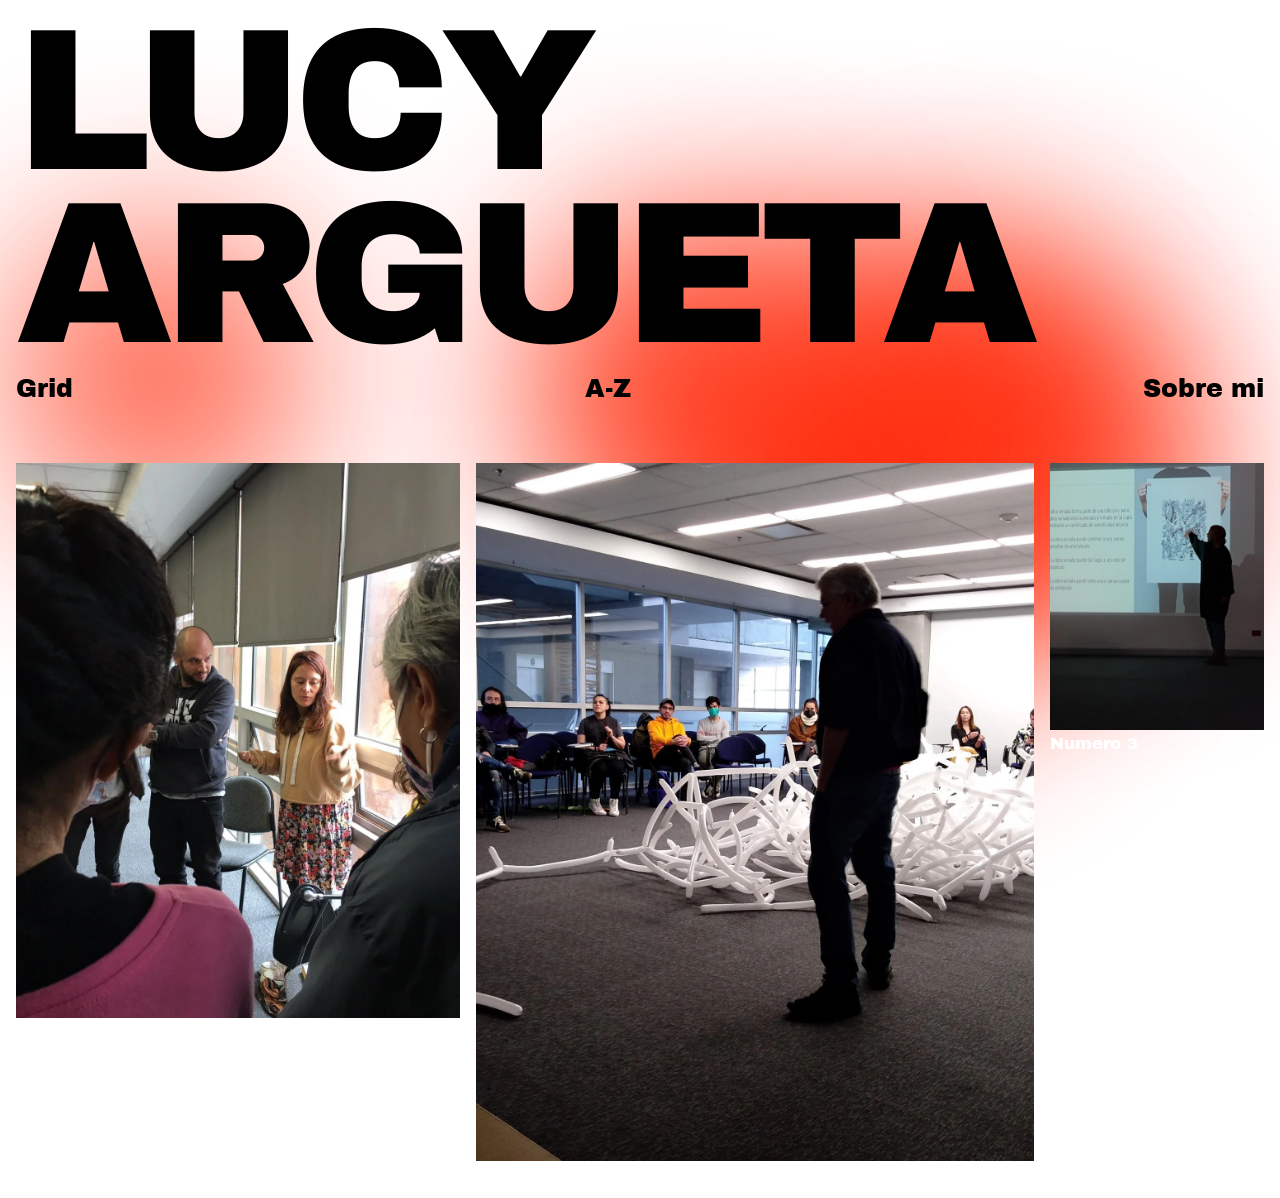
==== index.html @ 8c82fbe4 "Cambio en estilo del menu" ====
<!DOCTYPE html>
<html>
    <head>
        <meta charset="utf-8">
        <meta name="viewport" content="width=device-width", initial-scale="1">
        
        <title>Lucy Argueta</title>

        <link rel="stylesheet" href="style.css">
    </head>

    <body>
        <div class="background-blobs">
            <div class="blob"></div>
            <div class="blob"></div>
            <div class="blob"></div>
            <div class="blob"></div>
            <div class="blob"></div>
        </div>
        <header>
            <h1>LUCY ARGUETA</h1>
            
        </header>

        <section class="menu">
            <nav>
                <a href="#"> Grid </a>
                <a href="#"> A-Z </a>
                <a href="#"> Sobre mi </a>
            </nav>
        </section>



        <section class="fotos">
            <div>
                <figure>
                    <img src="artbo1.webp" alt="Proyecto 1">
                    
                    <figcaption>Numero 1</figcaption>
                </figure>
            </div>

            <div>
                <figure>
                    <img src="artbo2.webp" alt="Proyecto 1">
                    
                    <figcaption>Numero 2</figcaption>
                </figure>
            </div>

            <div>
                <figure>
                    <img src="artbo3.webp" alt="Proyecto 1">
                    
                    <figcaption>Numero 3</figcaption>
                </figure>
            </div>

            <div>
                <figure>
                    <img src="artbo4.webp" alt="Proyecto 1">
                    
                    <figcaption>Numero 4</figcaption>
                </figure>
            </div>

            <div>
                <figure>
                    <img src="artbo5.webp" alt="Proyecto 1">
                    
                    <figcaption>Numero 5</figcaption>
                </figure>
            </div>

            <div>
                <figure>
                    <img src="artbo6.webp" alt="Proyecto 1">
                    
                    <figcaption>Numero 6</figcaption>
                </figure>
            </div>


        </section>

        <script src="slides.js"></script>
    </body>
</html>
---- style.css ----
* {
    box-sizing: border-box;
    margin: 0;
}

/*Esta tipografia toca cambiarla y cargarla al proyecto */
@font-face {
    font-family: 'Archivo';
    src: url(ArchivoBlack-Regular.ttf);
    size-adjust: 105%;
}

html {
    font-size: 16px;
    font-family: 'Archivo', Arial, Helvetica, sans-serif;
    line-height: 0.9;
}

body {
    background-color: #ffffff;
}


header {
    padding: 1rem 1rem 0 1rem;
    display: flex;
    justify-content: center;
}

h1 {
    color: #000000;
    font-size: 12rem;
    font-weight: 500;
    font-variation-settings: 'wght' 400;
    letter-spacing: -0.05em;
}

.menu nav{
    display: flex;
    justify-content: space-between;
}
.menu nav a{
    color: #000000;
    font-size: 1.5rem;
    text-decoration: none;
}

.menu {
    padding: 1rem 1rem 3rem 1rem;
}   

a nav {
    color: currentColor;
    text-underline-offset: 2px;
}

.fotos {
    display: grid;
    grid-template-columns: 4fr 5fr 2fr 0fr 0fr 0fr;
    gap: 0;

    width: 100%;

    cursor: e-resize;

    padding: 1rem 0.5rem;

    transition: grid-template-columns 0.7s;
}

.fotos div {
    overflow: hidden;

    opacity: 1;
    transition: opacity 0.7s;
}

.fotos div.hide {
    opacity: 0;
}

img {
    max-width: 100%;
    aspect-ratio: 4/5;
    object-fit: cover;
}

figure {
    width: 100%;
    padding: 0 0.5rem;
}

figcaption {
    max-width: 10rem;
    margin: 0.25rem 0 0 0;
    color: white;
}

.background-blobs {
    position: fixed;
    top: 0;
    left: 0;
    width: 100%;
    height: 100%;
    z-index: -1;
    overflow: hidden;
    pointer-events: none;
}

.blob {
    position: absolute;
    background: #FF2200;
    border-radius: 100%; 
    filter: blur(100px);
    opacity: 0.9;
    transition: transform 3s ease-in-out, z-index 0.5s ease;
    
}
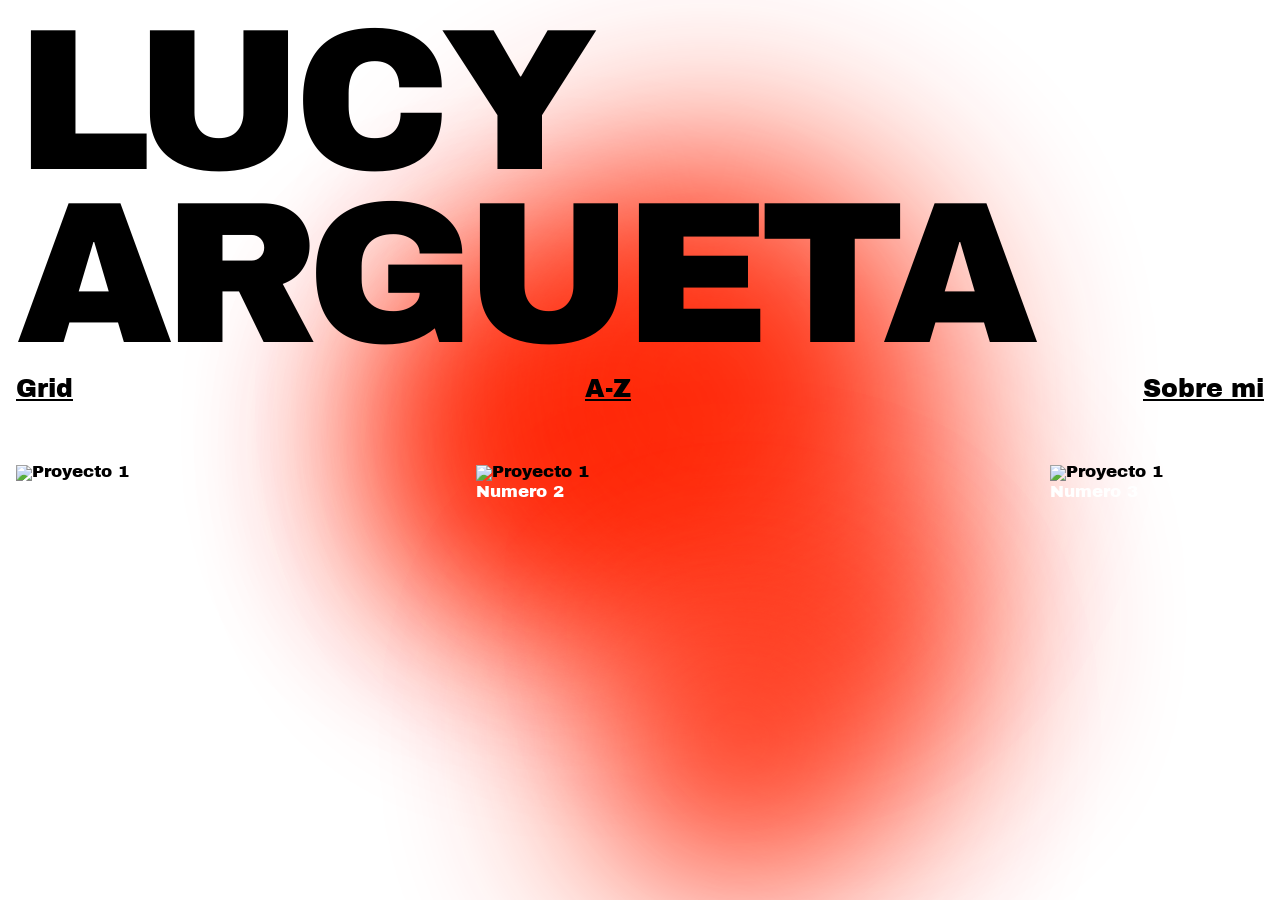
==== commit 7d513843: "Cambio en estilo del menu nuevo" ====
--- a/index.html
+++ b/index.html
@@ -35,7 +35,7 @@
         <section class="fotos">
             <div>
                 <figure>
-                    <img src="artbo1.webp" alt="Proyecto 1">
+                    <img src="assets/lucyArgueta1.jpg" alt="Proyecto 1">
                     
                     <figcaption>Numero 1</figcaption>
                 </figure>
@@ -43,7 +43,7 @@
 
             <div>
                 <figure>
-                    <img src="artbo2.webp" alt="Proyecto 1">
+                    <img src="assets/lucyArgueta2.jpg" alt="Proyecto 1">
                     
                     <figcaption>Numero 2</figcaption>
                 </figure>
@@ -51,7 +51,7 @@
 
             <div>
                 <figure>
-                    <img src="artbo3.webp" alt="Proyecto 1">
+                    <img src="assets/lucyArgueta3.jpg" alt="Proyecto 1">
                     
                     <figcaption>Numero 3</figcaption>
                 </figure>
@@ -59,7 +59,7 @@
 
             <div>
                 <figure>
-                    <img src="artbo4.webp" alt="Proyecto 1">
+                    <img src="assets/lucyArgueta4.jpg" alt="Proyecto 1">
                     
                     <figcaption>Numero 4</figcaption>
                 </figure>
@@ -67,7 +67,7 @@
 
             <div>
                 <figure>
-                    <img src="artbo5.webp" alt="Proyecto 1">
+                    <img src="assets/lucyArgueta5.jpg" alt="Proyecto 1">
                     
                     <figcaption>Numero 5</figcaption>
                 </figure>
@@ -75,7 +75,7 @@
 
             <div>
                 <figure>
-                    <img src="artbo6.webp" alt="Proyecto 1">
+                    <img src="assets/lucyArgueta6.jpg" alt="Proyecto 1">
                     
                     <figcaption>Numero 6</figcaption>
                 </figure>
--- a/style.css
+++ b/style.css
@@ -43,7 +43,15 @@
     color: #000000;
     font-size: 1.5rem;
     text-decoration: none;
+    border-bottom: solid 2px #000000;
 }
+
+.menu nav a:hover{
+    color: #FF2200;
+    font-size: 1.5rem;
+    border-bottom: solid 2px #FF2200;
+}
+
 
 .menu {
     padding: 1rem 1rem 3rem 1rem;
@@ -65,14 +73,14 @@
 
     padding: 1rem 0.5rem;
 
-    transition: grid-template-columns 0.7s;
+    transition: grid-template-columns 0.9s;
 }
 
 .fotos div {
     overflow: hidden;
 
     opacity: 1;
-    transition: opacity 0.7s;
+    transition: opacity 0.9s;
 }
 
 .fotos div.hide {
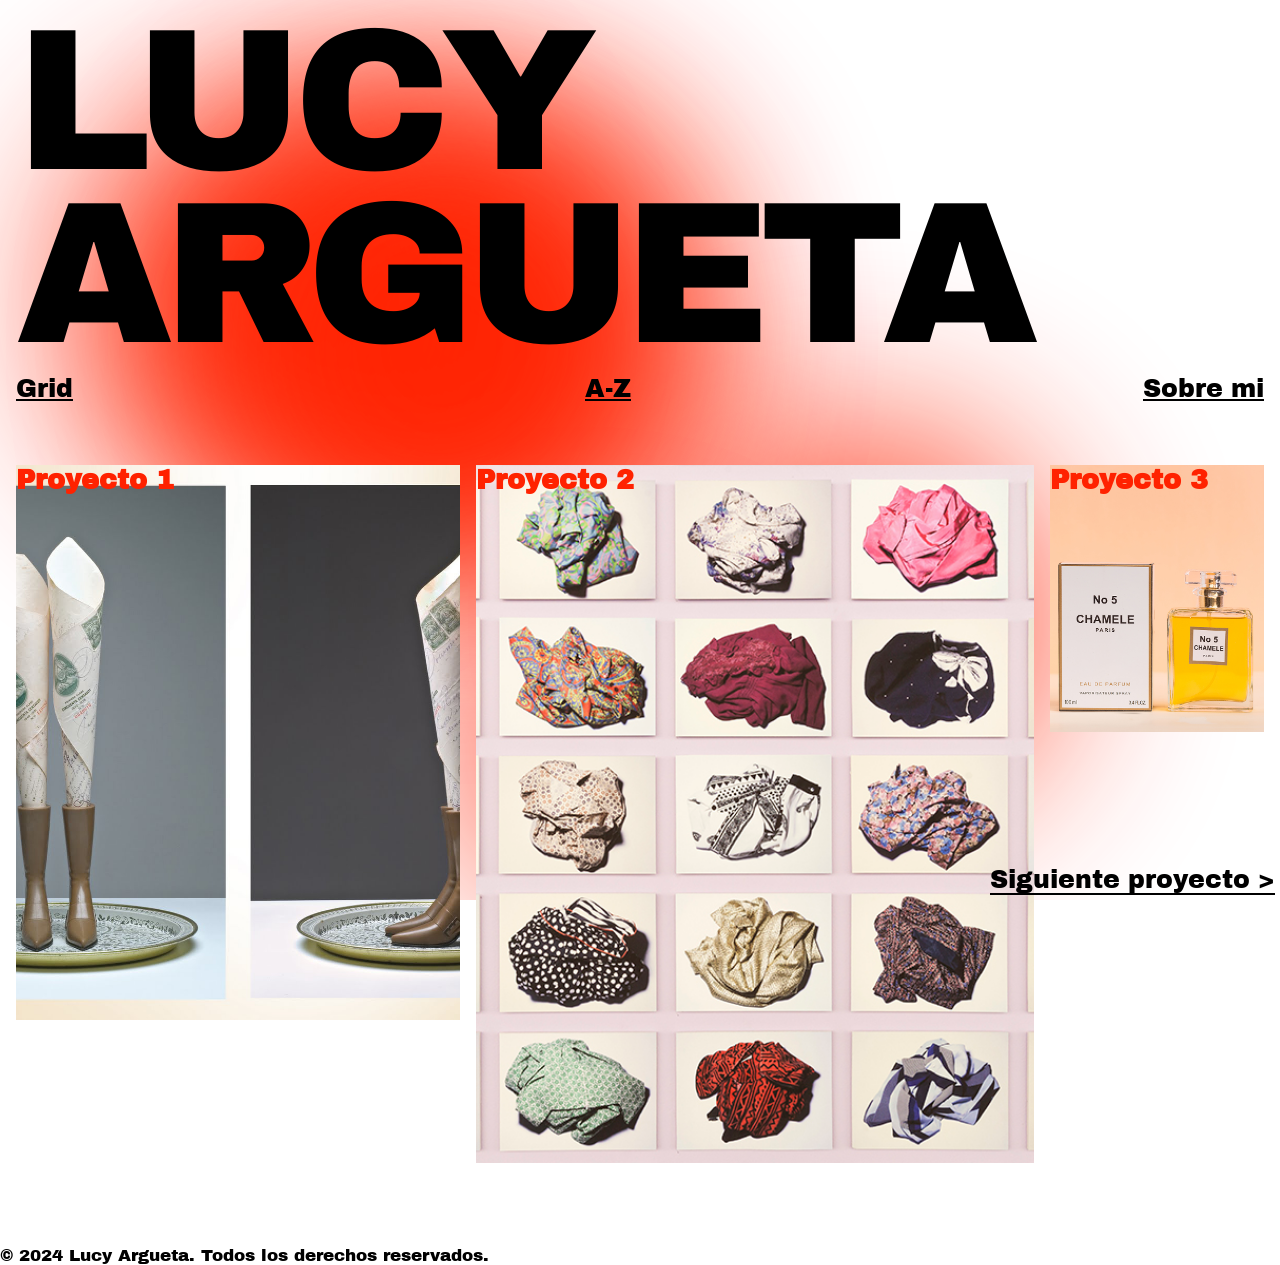
==== commit b2cd836a: "New card for the projects used in the slides" ====
--- a/index.html
+++ b/index.html
@@ -1,89 +1,113 @@
-<!DOCTYPE html>
+<!doctype html>
 <html>
-    <head>
-        <meta charset="utf-8">
-        <meta name="viewport" content="width=device-width", initial-scale="1">
-        
-        <title>Lucy Argueta</title>
+  <head>
+    <meta charset="utf-8" />
+    <meta name="viewport" content="width=device-width" , initial-scale="1" />
 
-        <link rel="stylesheet" href="style.css">
-    </head>
+    <title>Lucy Argueta</title>
 
-    <body>
-        <div class="background-blobs">
-            <div class="blob"></div>
-            <div class="blob"></div>
-            <div class="blob"></div>
-            <div class="blob"></div>
-            <div class="blob"></div>
-        </div>
-        <header>
-            <h1>LUCY ARGUETA</h1>
-            
-        </header>
+    <link rel="stylesheet" href="style.css" />
+  </head>
 
-        <section class="menu">
-            <nav>
-                <a href="#"> Grid </a>
-                <a href="#"> A-Z </a>
-                <a href="#"> Sobre mi </a>
-            </nav>
-        </section>
+  <body>
+    <div class="background-blobs">
+      <div class="blob"></div>
+      <div class="blob"></div>
+      <div class="blob"></div>
+      <div class="blob"></div>
+      <div class="blob"></div>
+    </div>
+    <header>
+      <h1>LUCY ARGUETA</h1>
+    </header>
 
+    <section class="menu">
+      <nav>
+        <a href="#"> Grid </a>
+        <a href="#"> A-Z </a>
+        <a href="#"> Sobre mi </a>
+      </nav>
+      <button id="next-slide">Siguiente proyecto ></button>
+    </section>
 
+    <section class="fotos">
+      <div>
+        <figure class="card-project">
+          <a class="card-link" href="https://www.w3schools.com/cssref/func_invert.php"></a>
+          <div class="card-content">
+            <img src="assets/lucyArgueta1.jpg" alt="Proyecto 1" />
+          </div>
+          <figcaption class="card-caption">
+            <h3 class="card-name">Proyecto 1</h3>
+          </figcaption>
+        </figure>
+      </div>
 
-        <section class="fotos">
-            <div>
-                <figure>
-                    <img src="assets/lucyArgueta1.jpg" alt="Proyecto 1">
-                    
-                    <figcaption>Numero 1</figcaption>
-                </figure>
-            </div>
+      <div>
+        <figure class="card-project">
+          <a class="card-link" href="#"></a>
+          <div class="card-content">
+            <img src="assets/lucyArgueta2.jpg" alt="Proyecto 1" />
+          </div>
+          <figcaption class="card-caption">
+            <h3 class="card-name">Proyecto 2</h3>
+          </figcaption>
+        </figure>
+      </div>
 
-            <div>
-                <figure>
-                    <img src="assets/lucyArgueta2.jpg" alt="Proyecto 1">
-                    
-                    <figcaption>Numero 2</figcaption>
-                </figure>
-            </div>
+      <div>
+        <figure class="card-project">
+          <a class="card-link" href="#"></a>
+          <div class="card-content">
+            <img src="assets/lucyArgueta3.jpg" alt="Proyecto 1" />
+          </div>
+          <figcaption class="card-caption">
+            <h3 class="card-name">Proyecto 3</h3>
+          </figcaption>
+        </figure>
+      </div>
 
-            <div>
-                <figure>
-                    <img src="assets/lucyArgueta3.jpg" alt="Proyecto 1">
-                    
-                    <figcaption>Numero 3</figcaption>
-                </figure>
-            </div>
+      <div>
+        <figure class="card-project">
+          <a class="card-link" href="#"></a>
+          <div class="card-content">
+            <img src="assets/lucyArgueta4.jpg" alt="Proyecto 1" />
+          </div>
+          <figcaption class="card-caption">
+            <h3 class="card-name">Proyecto 4</h3>
+          </figcaption>
+        </figure>
+      </div>
 
-            <div>
-                <figure>
-                    <img src="assets/lucyArgueta4.jpg" alt="Proyecto 1">
-                    
-                    <figcaption>Numero 4</figcaption>
-                </figure>
-            </div>
+      <div>
+        <figure class="card-project">
+          <a class="card-link" href="#"></a>
+          <div class="card-content">
+            <img src="assets/lucyArgueta5.jpg" alt="Proyecto 1" />
+          </div>
+          <figcaption class="card-caption">
+            <h3 class="card-name">Proyecto 5</h3>
+          </figcaption>
+        </figure>
+      </div>
 
-            <div>
-                <figure>
-                    <img src="assets/lucyArgueta5.jpg" alt="Proyecto 1">
-                    
-                    <figcaption>Numero 5</figcaption>
-                </figure>
-            </div>
+      <div>
+        <figure class="card-project">
+          <a class="card-link" href="#"></a>
+          <div class="card-content">
+            <img src="assets/lucyArgueta6.jpg" alt="Proyecto 1" />
+          </div>
+          <figcaption class="card-caption">
+            <h3 class="card-name">Proyecto 6</h3>
+          </figcaption>
+        </figure>
+      </div>
+    </section>
 
-            <div>
-                <figure>
-                    <img src="assets/lucyArgueta6.jpg" alt="Proyecto 1">
-                    
-                    <figcaption>Numero 6</figcaption>
-                </figure>
-            </div>
+    <footer>
+      <p>© 2024 Lucy Argueta. Todos los derechos reservados.</p>
+    </footer>
 
-
-        </section>
-
-        <script src="slides.js"></script>
-    </body>
-</html>+    <script src="slides.js"></script>
+  </body>
+</html>
--- a/style.css
+++ b/style.css
@@ -1,126 +1,203 @@
 * {
-    box-sizing: border-box;
-    margin: 0;
+  box-sizing: border-box;
+  margin: 0;
 }
 
 /*Esta tipografia toca cambiarla y cargarla al proyecto */
 @font-face {
-    font-family: 'Archivo';
-    src: url(ArchivoBlack-Regular.ttf);
-    size-adjust: 105%;
+  font-family: "Archivo";
+  src: url(ArchivoBlack-Regular.ttf);
+  size-adjust: 105%;
 }
 
 html {
-    font-size: 16px;
-    font-family: 'Archivo', Arial, Helvetica, sans-serif;
-    line-height: 0.9;
+  font-size: 16px;
+  font-family: "Archivo", Arial, Helvetica, sans-serif;
+  line-height: 0.9;
 }
 
 body {
-    background-color: #ffffff;
-}
-
+  background-color: #ffffff;
+}
 
 header {
-    padding: 1rem 1rem 0 1rem;
-    display: flex;
-    justify-content: center;
+  padding: 1rem 1rem 0 1rem;
+  display: flex;
+  justify-content: center;
 }
 
 h1 {
-    color: #000000;
-    font-size: 12rem;
-    font-weight: 500;
-    font-variation-settings: 'wght' 400;
-    letter-spacing: -0.05em;
-}
-
-.menu nav{
-    display: flex;
-    justify-content: space-between;
-}
-.menu nav a{
-    color: #000000;
-    font-size: 1.5rem;
-    text-decoration: none;
-    border-bottom: solid 2px #000000;
-}
-
-.menu nav a:hover{
-    color: #FF2200;
-    font-size: 1.5rem;
-    border-bottom: solid 2px #FF2200;
-}
-
+  color: #000000;
+  font-size: 12rem;
+  font-weight: 500;
+  font-variation-settings: "wght" 400;
+  letter-spacing: -0.05em;
+}
+
+.menu nav {
+  display: flex;
+  justify-content: space-between;
+}
+.menu nav a {
+  color: #000000;
+  font-size: 1.5rem;
+  text-decoration: none;
+  border-bottom: solid 2px #000000;
+}
+
+.menu nav a:hover {
+  color: #ff2200;
+  font-size: 1.5rem;
+  border-bottom: solid 2px #ff2200;
+}
+
+#next-slide {
+  background: none;
+  border: none;
+  color: #000000;
+  font-size: 1.5rem;
+  font-family: inherit;
+  cursor: pointer;
+  border-bottom: solid 2px #000000;
+  padding: 0;
+  position: absolute;
+  right: 5px;
+  bottom: 5px;
+  z-index: 10;
+}
+
+#next-slide:hover {
+  color: #ff2200;
+  border-bottom: solid 2px #ff2200;
+}
 
 .menu {
-    padding: 1rem 1rem 3rem 1rem;
-}   
+  padding: 1rem 1rem 3rem 1rem;
+}
 
 a nav {
-    color: currentColor;
-    text-underline-offset: 2px;
+  color: currentColor;
+  text-underline-offset: 2px;
 }
 
 .fotos {
-    display: grid;
-    grid-template-columns: 4fr 5fr 2fr 0fr 0fr 0fr;
-    gap: 0;
-
-    width: 100%;
-
-    cursor: e-resize;
-
-    padding: 1rem 0.5rem;
-
-    transition: grid-template-columns 0.9s;
+  display: grid;
+  grid-template-columns: 4fr 5fr 2fr 0fr 0fr 0fr;
+  gap: 0;
+
+  width: 100%;
+
+  padding: 1rem 0.5rem;
+
+  transition: grid-template-columns 0.9s;
+  aspect-ratio: 8 / 5;
 }
 
 .fotos div {
-    overflow: hidden;
-
-    opacity: 1;
-    transition: opacity 0.9s;
-}
-
-.fotos div.hide {
-    opacity: 0;
-}
+  overflow: hidden;
+
+  opacity: 1;
+  transition: opacity 0.9s;
+}
+
+/*.fotos div.hide {
+  opacity: 0;
+}*/
 
 img {
-    max-width: 100%;
-    aspect-ratio: 4/5;
-    object-fit: cover;
+  max-width: 100%;
+  aspect-ratio: 4/5;
+  object-fit: cover;
 }
 
 figure {
-    width: 100%;
-    padding: 0 0.5rem;
+  width: 100%;
+  padding: 0 0.5rem;
 }
 
 figcaption {
-    max-width: 10rem;
-    margin: 0.25rem 0 0 0;
-    color: white;
+  max-width: 10rem;
+  margin: 0.25rem 0 0 0;
+  color: white;
+}
+
+.card-grid {
+  display: grid;
+  grid-auto-rows: min-content;
+  grid-template-columns: repeat(3, 1fr);
+}
+
+.card-project {
+  min-height: fit-content;
+  display: grid;
+  overflow: hidden;
+  position: relative;
+}
+
+.card-project:hover::before {
+  content: "";
+  position: absolute;
+  top: 0;
+  left: 0;
+  width: 100%;
+  height: 100%;
+  background-color: #ff2200;
+  z-index: 1;
+}
+
+.card-link {
+  position: absolute;
+  top: 0;
+  left: 0;
+  width: 100%;
+  height: 100%;
+  z-index: 3;
+}
+
+.card-content {
+  grid-area: 1 / 1;
+  position: relative;
+  width: 100%;
+  height: 100%;
+  display: block;
+  overflow: hidden;
+}
+
+.card-name {
+    font-size: 1.6rem;
+    color: #ff2200;
+}
+
+.card-project:hover .card-name {
+    color: #ffffff;
+}
+
+.card-caption {
+  padding: var(--gutter-small);
+  grid-area: 1 / 1;
+  display: grid;
+  grid-auto-rows: 1fr min-content;
+  z-index: 2;
 }
 
 .background-blobs {
-    position: fixed;
-    top: 0;
-    left: 0;
-    width: 100%;
-    height: 100%;
-    z-index: -1;
-    overflow: hidden;
-    pointer-events: none;
+  position: fixed;
+  top: 0;
+  left: 0;
+  width: 100%;
+  height: 100%;
+  z-index: -1;
+  overflow: hidden;
+  pointer-events: none;
 }
 
 .blob {
-    position: absolute;
-    background: #FF2200;
-    border-radius: 100%; 
-    filter: blur(100px);
-    opacity: 0.9;
-    transition: transform 3s ease-in-out, z-index 0.5s ease;
-    
-}
+  position: absolute;
+  background: #ff2200;
+  border-radius: 100%;
+  filter: blur(100px);
+  opacity: 0.9;
+  transition:
+    transform 3s ease-in-out,
+    z-index 0.5s ease;
+}
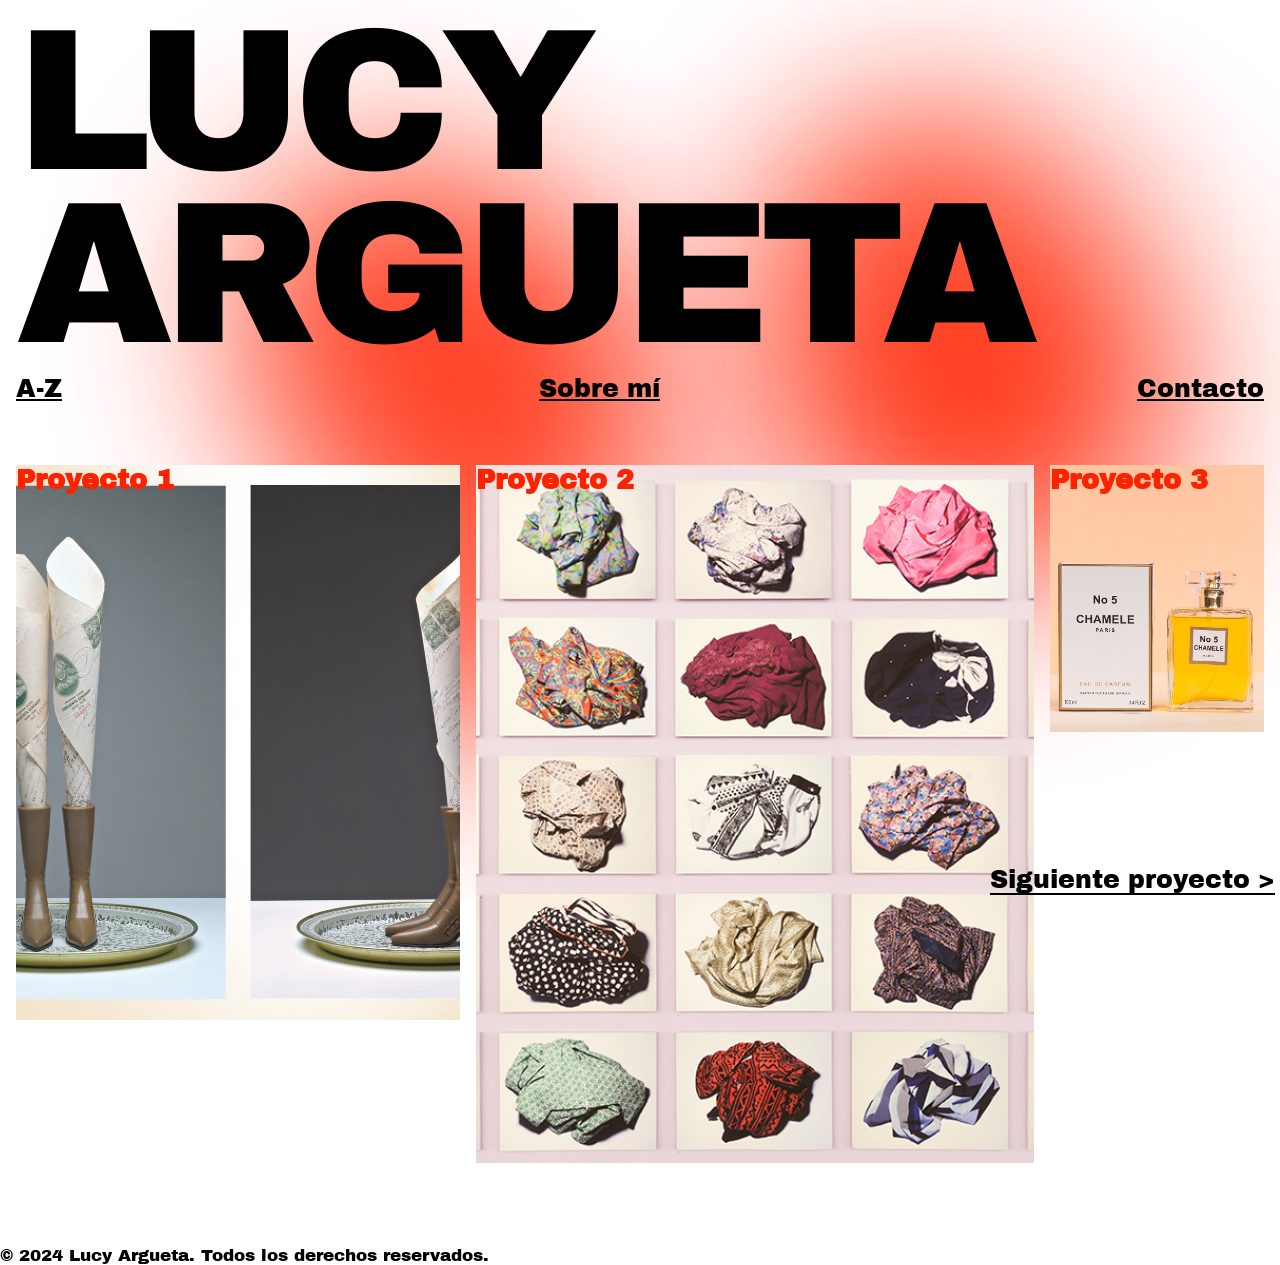
==== commit 444bd715: "Cambios en el menu" ====
--- a/index.html
+++ b/index.html
@@ -23,9 +23,9 @@
 
     <section class="menu">
       <nav>
-        <a href="#"> Grid </a>
         <a href="#"> A-Z </a>
-        <a href="#"> Sobre mi </a>
+        <a href="#"> Sobre mí </a>
+        <a href="#"> Contacto </a>
       </nav>
       <button id="next-slide">Siguiente proyecto ></button>
     </section>
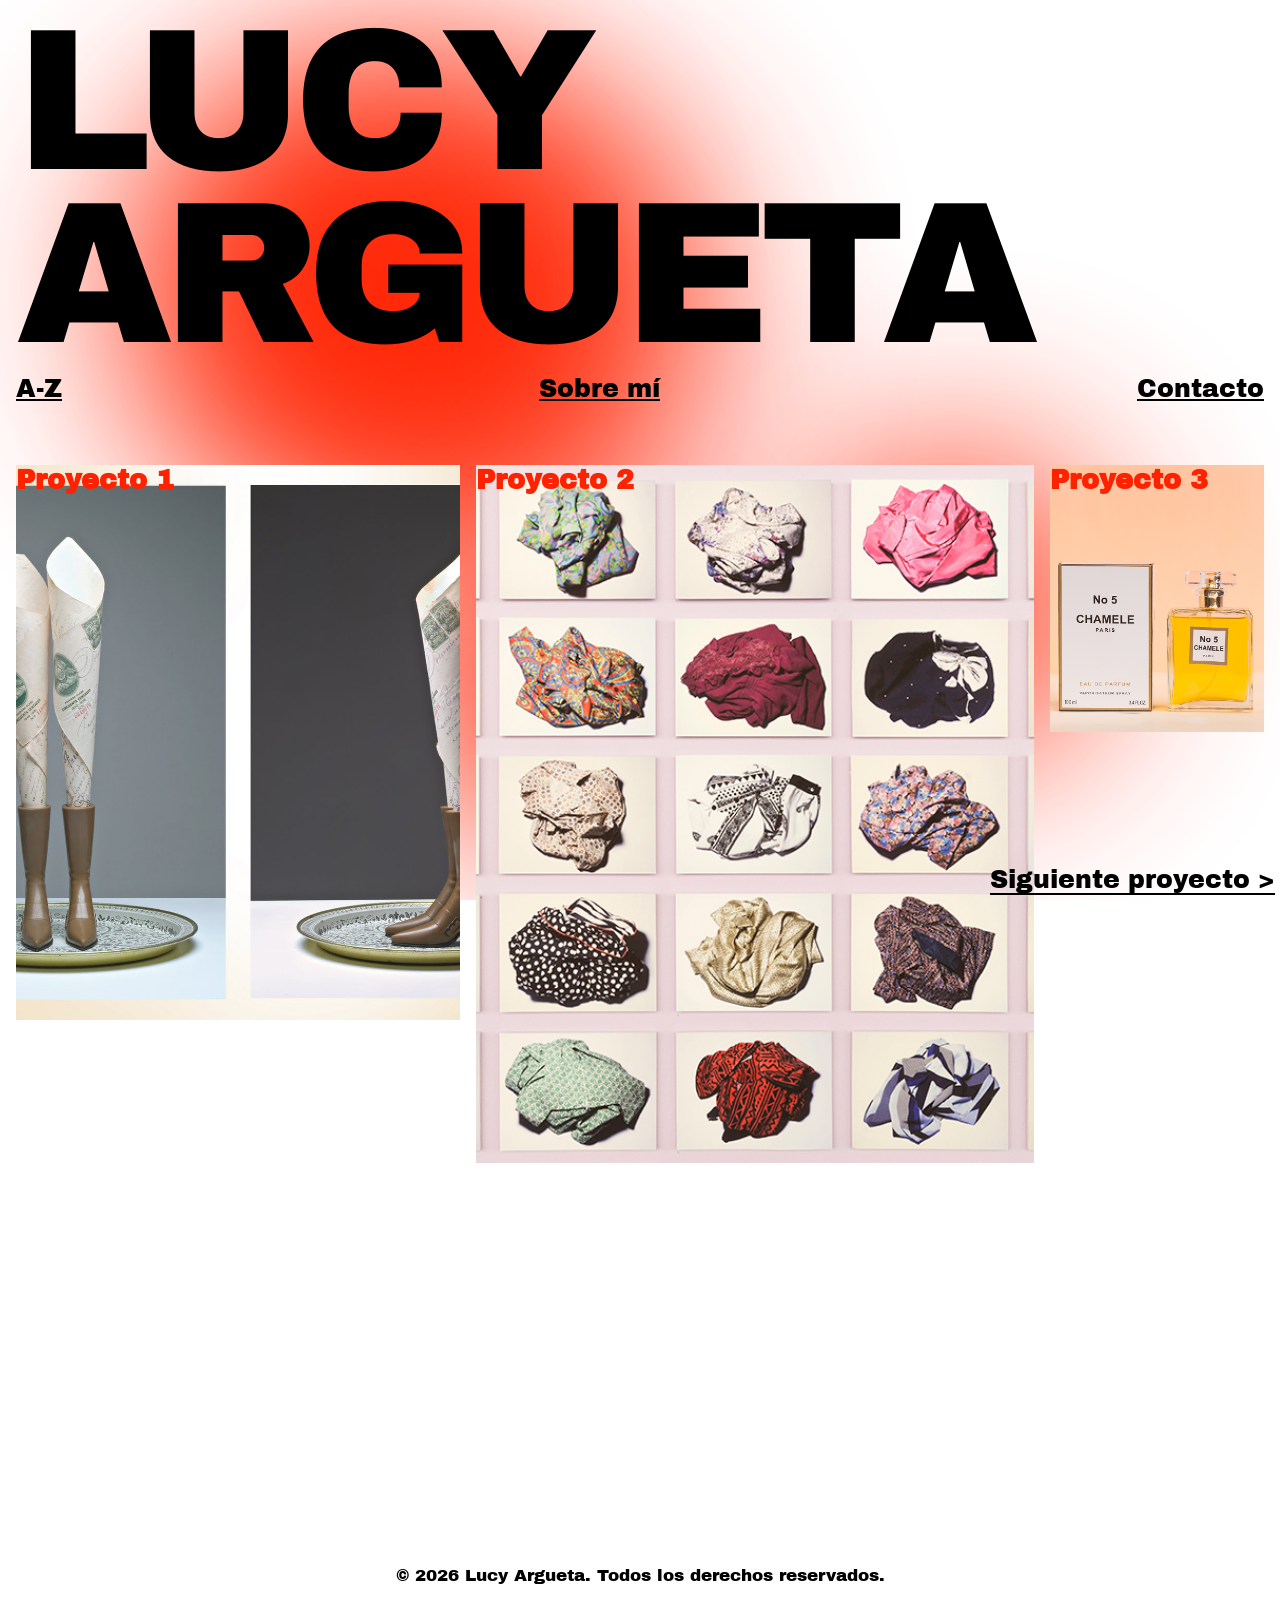
==== commit 6f9957c0: "cambios en main" ====
--- a/index.html
+++ b/index.html
@@ -105,7 +105,7 @@
     </section>
 
     <footer>
-      <p>© 2024 Lucy Argueta. Todos los derechos reservados.</p>
+      <p>© 2026 Lucy Argueta. Todos los derechos reservados.</p>
     </footer>
 
     <script src="slides.js"></script>
--- a/style.css
+++ b/style.css
@@ -60,7 +60,7 @@
   cursor: pointer;
   border-bottom: solid 2px #000000;
   padding: 0;
-  position: absolute;
+  position: fixed;
   right: 5px;
   bottom: 5px;
   z-index: 10;
@@ -99,10 +99,6 @@
   opacity: 1;
   transition: opacity 0.9s;
 }
-
-/*.fotos div.hide {
-  opacity: 0;
-}*/
 
 img {
   max-width: 100%;
@@ -178,6 +174,12 @@
   display: grid;
   grid-auto-rows: 1fr min-content;
   z-index: 2;
+}
+
+footer {
+  padding: 20rem;
+  display: flex;
+  justify-content: center;
 }
 
 .background-blobs {
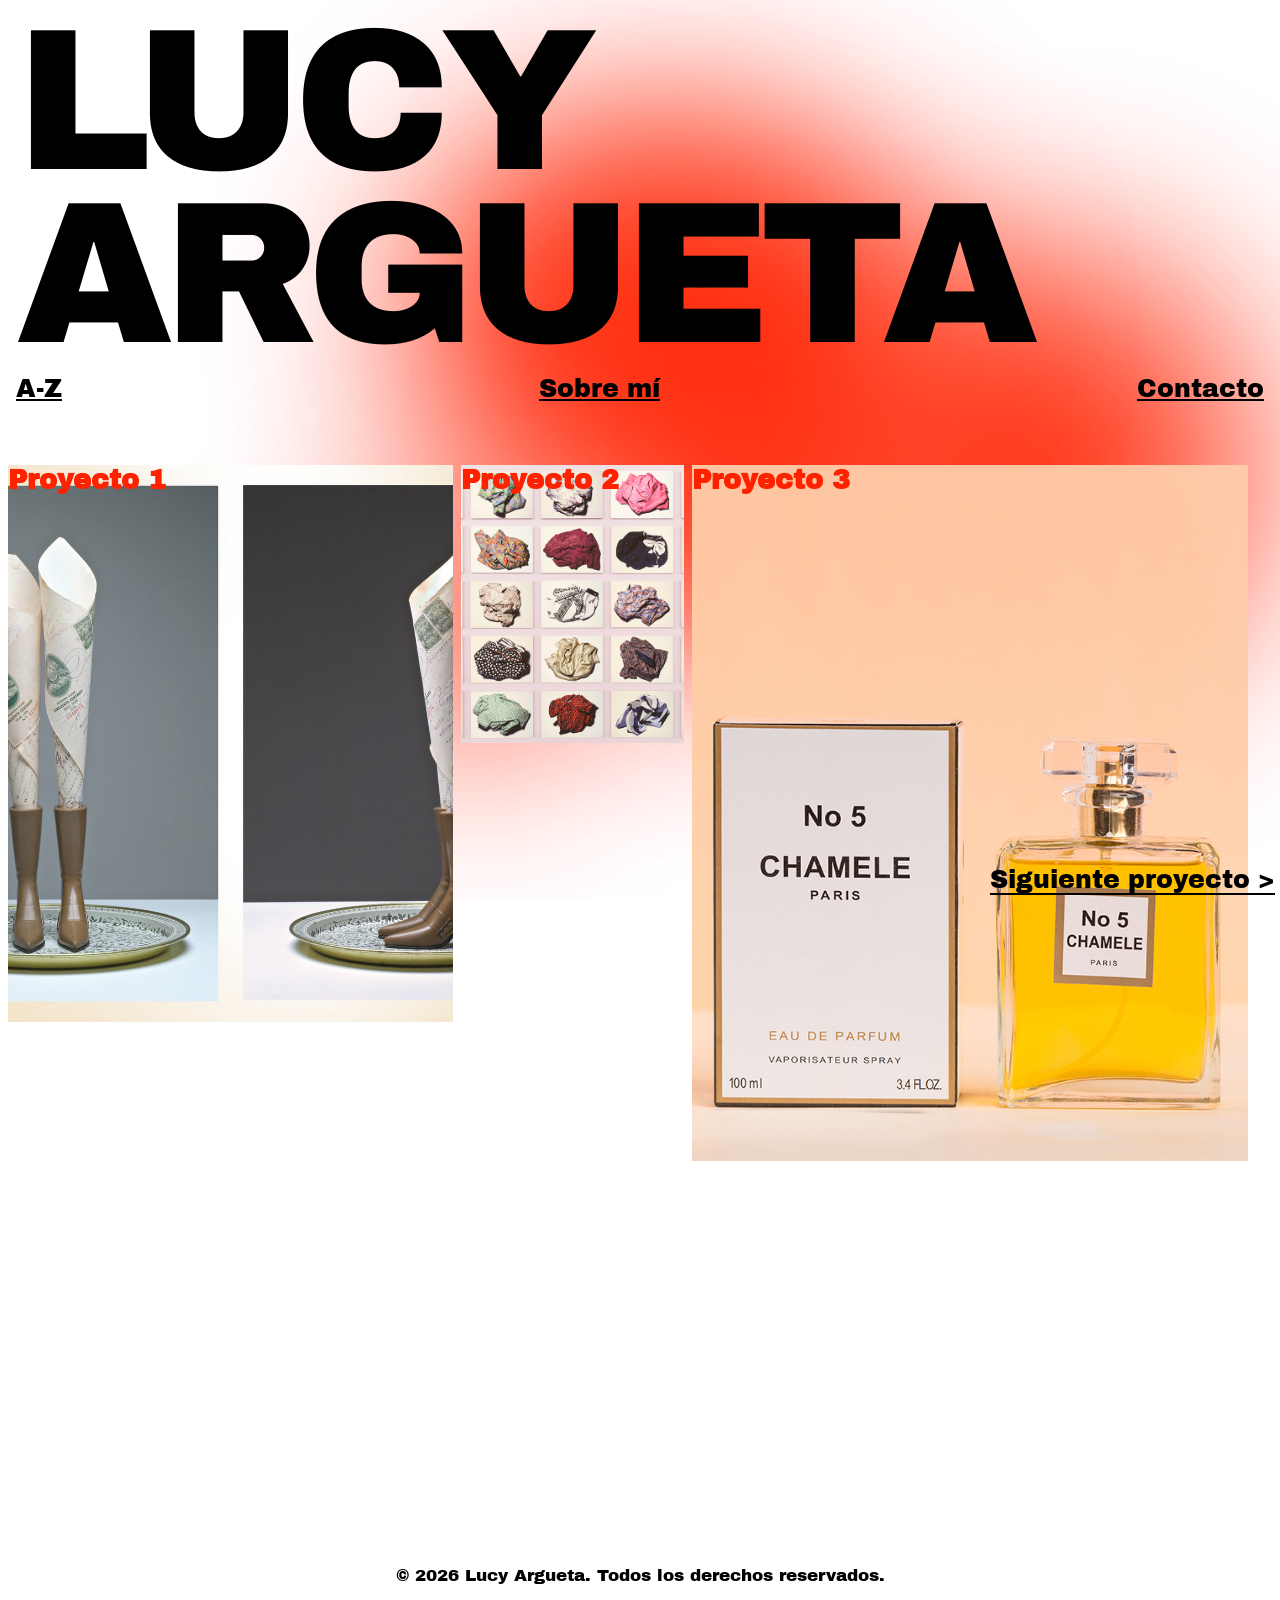
==== commit 18807d0c: "Se agregaron paginas internas de cada proyecto y un estilo css para estas" ====
--- a/index.html
+++ b/index.html
@@ -33,7 +33,7 @@
     <section class="fotos">
       <div>
         <figure class="card-project">
-          <a class="card-link" href="https://www.w3schools.com/cssref/func_invert.php"></a>
+          <a class="card-link" href="projects/proyecto-1.html"></a>
           <div class="card-content">
             <img src="assets/lucyArgueta1.jpg" alt="Proyecto 1" />
           </div>
@@ -45,7 +45,7 @@
 
       <div>
         <figure class="card-project">
-          <a class="card-link" href="#"></a>
+          <a class="card-link" href="projects/proyecto-2.html"></a>
           <div class="card-content">
             <img src="assets/lucyArgueta2.jpg" alt="Proyecto 1" />
           </div>
@@ -57,7 +57,7 @@
 
       <div>
         <figure class="card-project">
-          <a class="card-link" href="#"></a>
+          <a class="card-link" href="projects/proyecto-3.html"></a>
           <div class="card-content">
             <img src="assets/lucyArgueta3.jpg" alt="Proyecto 1" />
           </div>
@@ -69,7 +69,7 @@
 
       <div>
         <figure class="card-project">
-          <a class="card-link" href="#"></a>
+          <a class="card-link" href="projects/proyecto-4.html"></a>
           <div class="card-content">
             <img src="assets/lucyArgueta4.jpg" alt="Proyecto 1" />
           </div>
@@ -81,7 +81,7 @@
 
       <div>
         <figure class="card-project">
-          <a class="card-link" href="#"></a>
+          <a class="card-link" href="projects/proyecto-5.html"></a>
           <div class="card-content">
             <img src="assets/lucyArgueta5.jpg" alt="Proyecto 1" />
           </div>
@@ -93,7 +93,7 @@
 
       <div>
         <figure class="card-project">
-          <a class="card-link" href="#"></a>
+          <a class="card-link" href="projects/proyecto-6.html"></a>
           <div class="card-content">
             <img src="assets/lucyArgueta6.jpg" alt="Proyecto 1" />
           </div>
--- a/style.css
+++ b/style.css
@@ -82,8 +82,8 @@
 
 .fotos {
   display: grid;
-  grid-template-columns: 4fr 5fr 2fr 0fr 0fr 0fr;
-  gap: 0;
+  grid-template-columns: 4fr 2fr 5fr 0fr 0fr 0fr;
+  gap: 0.5rem;
 
   width: 100%;
 
@@ -94,22 +94,12 @@
 }
 
 .fotos div {
-  overflow: hidden;
-
+  width: 100%;
+
+  overflow: hidden;
   opacity: 1;
-  transition: opacity 0.9s;
-}
-
-img {
-  max-width: 100%;
-  aspect-ratio: 4/5;
-  object-fit: cover;
-}
-
-figure {
-  width: 100%;
-  padding: 0 0.5rem;
-}
+}
+
 
 figcaption {
   max-width: 10rem;
@@ -117,12 +107,6 @@
   color: white;
 }
 
-.card-grid {
-  display: grid;
-  grid-auto-rows: min-content;
-  grid-template-columns: repeat(3, 1fr);
-}
-
 .card-project {
   min-height: fit-content;
   display: grid;
@@ -130,7 +114,7 @@
   position: relative;
 }
 
-.card-project:hover::before {
+.card-project::before {
   content: "";
   position: absolute;
   top: 0;
@@ -139,6 +123,12 @@
   height: 100%;
   background-color: #ff2200;
   z-index: 1;
+  opacity: 0;
+  transition: opacity 0.3s;
+}
+
+.card-project:hover::before {
+  opacity: 1;
 }
 
 .card-link {
@@ -157,6 +147,12 @@
   height: 100%;
   display: block;
   overflow: hidden;
+}
+
+.card-content img{
+  max-width: 100%;
+  aspect-ratio: 4/5;
+  object-fit: cover;
 }
 
 .card-name {
@@ -203,3 +199,10 @@
     transform 3s ease-in-out,
     z-index 0.5s ease;
 }
+
+@media (max-width: 768px) {
+  .fotos {
+    grid-template-columns: 1fr;
+    aspect-ratio: auto;
+  }
+}
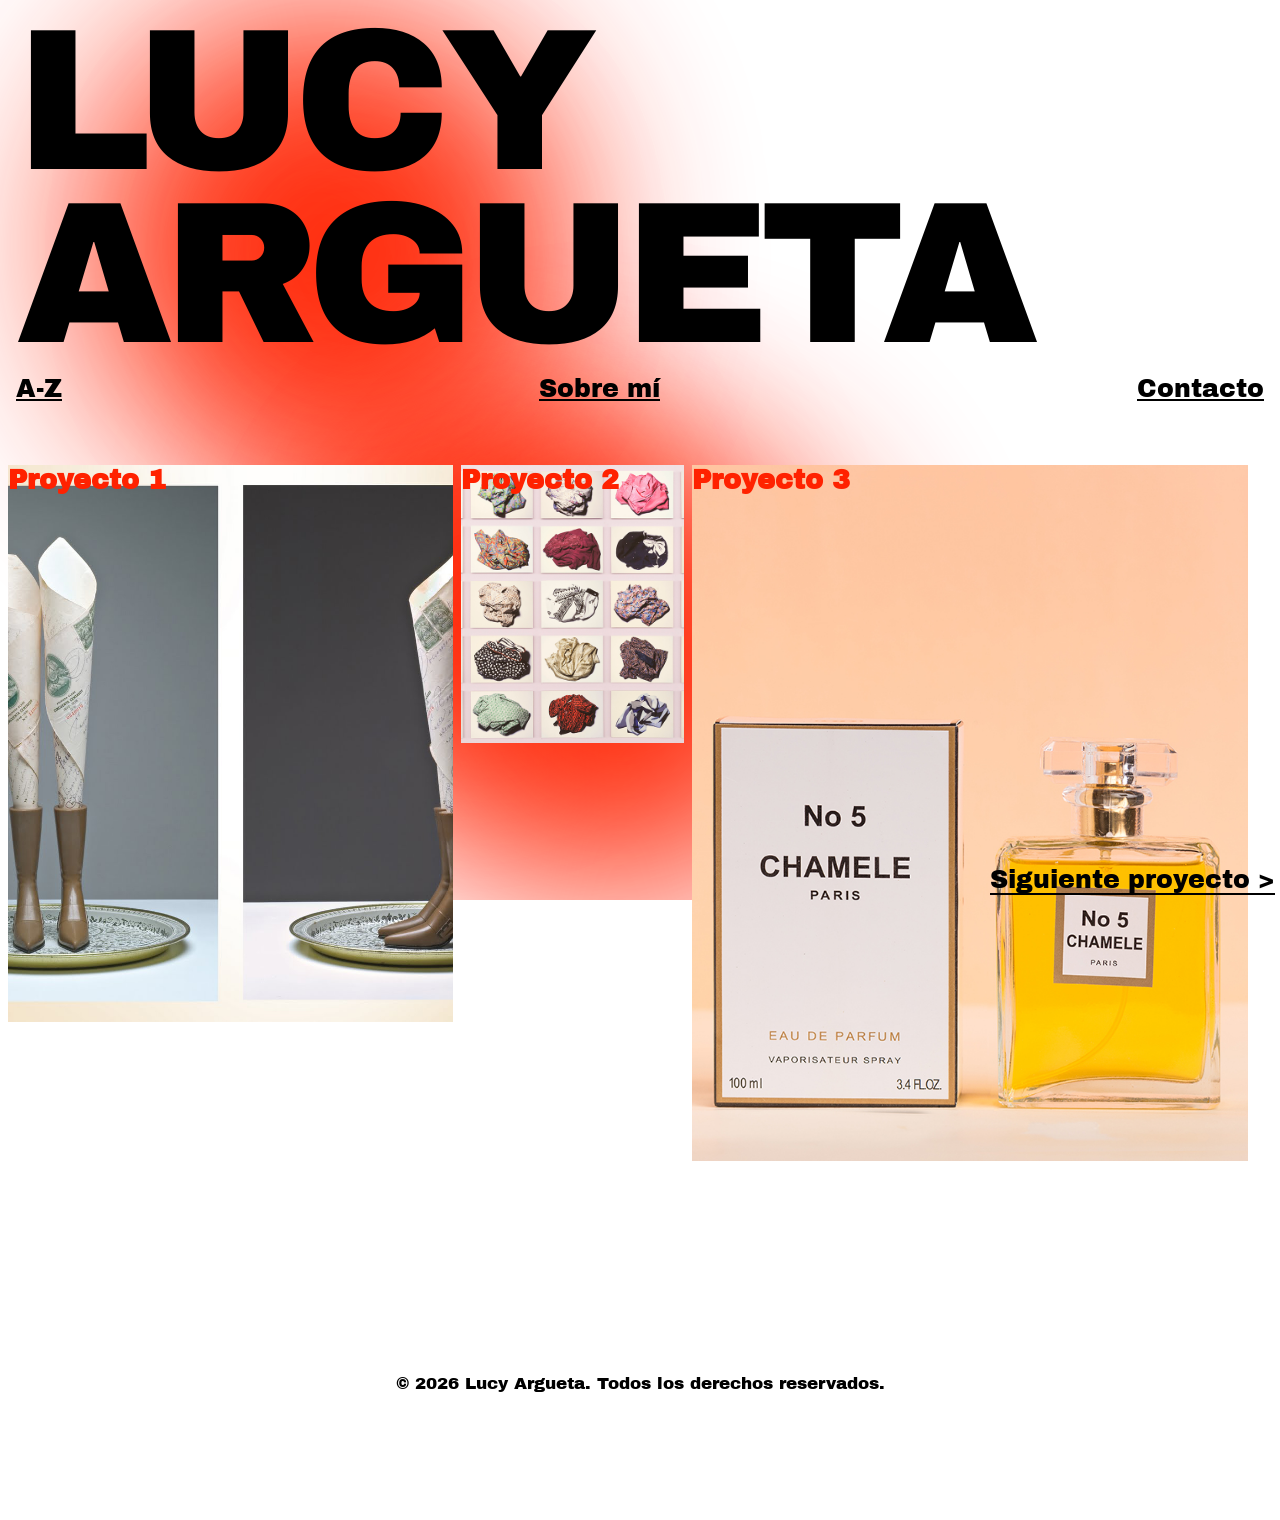
==== commit 5f86690a: "Responsive brakepoints" ====
--- a/index.html
+++ b/index.html
@@ -2,7 +2,7 @@
 <html>
   <head>
     <meta charset="utf-8" />
-    <meta name="viewport" content="width=device-width" , initial-scale="1" />
+    <meta name="viewport" content="width=device-width, initial-scale=1" />
 
     <title>Lucy Argueta</title>
 
--- a/style.css
+++ b/style.css
@@ -173,7 +173,7 @@
 }
 
 footer {
-  padding: 20rem;
+  padding: 8rem;
   display: flex;
   justify-content: center;
 }
@@ -200,9 +200,117 @@
     z-index 0.5s ease;
 }
 
-@media (max-width: 768px) {
+/* ============================================================
+   RESPONSIVE BREAKPOINTS
+   xl  ≥ 1280px  — large desktop (base styles above)
+   lg  ≤ 1279px  — small desktop / tablet landscape
+   md  ≤ 1023px  — tablet portrait
+   sm  ≤  767px  — mobile landscape + portrait (scroll slider)
+   xs  ≤  479px  — mobile portrait only
+   ============================================================ */
+
+/* ---- Small desktop / tablet landscape (≤1279px) ----------- */
+@media (max-width: 1279px) {
+  h1 {
+    font-size: 9rem;
+  }
+}
+
+/* ---- Tablet portrait (≤1023px) ---------------------------- */
+@media (max-width: 1023px) {
+  h1 {
+    font-size: 6rem;
+  }
+
+  .menu {
+    padding-bottom: 2rem;
+  }
+
+  footer {
+    padding: 6rem 2rem;
+  }
+}
+
+/* ---- Mobile — scroll slider (≤767px) ---------------------- */
+@media (max-width: 767px) {
+  h1 {
+    font-size: 4rem;
+  }
+
+  .menu nav a,
+  .menu nav a:hover {
+    font-size: 1.25rem;
+  }
+
+  .menu {
+    padding-bottom: 1.5rem;
+  }
+
+  #next-slide {
+    font-size: 1.25rem;
+  }
+
+  footer {
+    padding: 3rem 1rem;
+  }
+
+  /* Horizontal scroll snap slider — disables animated grid */
   .fotos {
-    grid-template-columns: 1fr;
-    aspect-ratio: auto;
-  }
-}
+    display: flex;
+    overflow-x: scroll;
+    scroll-snap-type: x mandatory;
+    scroll-behavior: smooth;
+    -webkit-overflow-scrolling: touch;
+    scrollbar-width: none;
+    aspect-ratio: unset;
+    height: 72vh;
+    padding: 0.5rem;
+    gap: 0.75rem;
+    transition: none;
+  }
+
+  .fotos::-webkit-scrollbar {
+    display: none;
+  }
+
+  .fotos div {
+    flex: 0 0 80vw;
+    height: 100%;
+    scroll-snap-align: start;
+  }
+
+  .card-content {
+    height: 100%;
+  }
+
+  .card-content img {
+    width: 100%;
+    height: 100%;
+    aspect-ratio: unset;
+    object-fit: cover;
+  }
+
+  .card-name {
+    font-size: 1.25rem;
+  }
+}
+
+/* ---- Mobile portrait (≤479px) ----------------------------- */
+@media (max-width: 479px) {
+  h1 {
+    font-size: 2.75rem;
+  }
+
+  .menu nav a,
+  .menu nav a:hover {
+    font-size: 1rem;
+  }
+
+  .fotos div {
+    flex: 0 0 88vw;
+  }
+
+  footer {
+    padding: 2rem 1rem;
+  }
+}
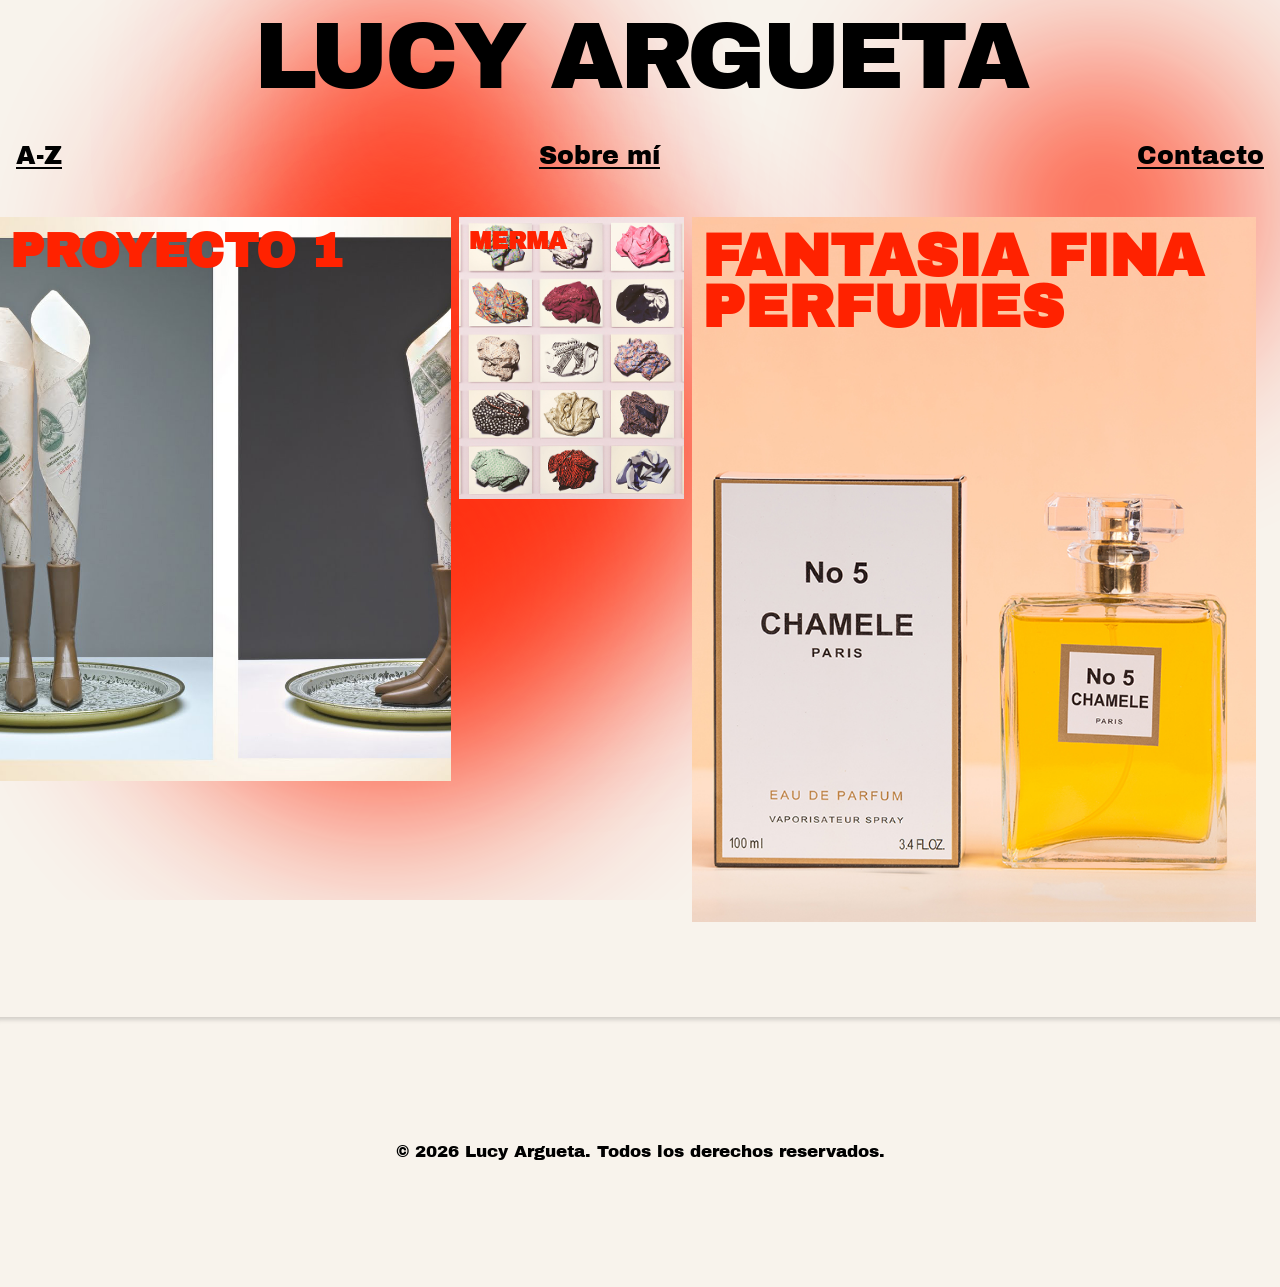
==== commit f1b662aa: "Errores corregidos en blobs" ====
--- a/index.html
+++ b/index.html
@@ -17,6 +17,8 @@
       <div class="blob"></div>
       <div class="blob"></div>
     </div>
+
+    <div class="page-container">
     <header>
       <h1>LUCY ARGUETA</h1>
     </header>
@@ -27,7 +29,6 @@
         <a href="#"> Sobre mí </a>
         <a href="#"> Contacto </a>
       </nav>
-      <button id="next-slide">Siguiente proyecto ></button>
     </section>
 
     <section class="fotos">
@@ -50,7 +51,7 @@
             <img src="assets/lucyArgueta2.jpg" alt="Proyecto 1" />
           </div>
           <figcaption class="card-caption">
-            <h3 class="card-name">Proyecto 2</h3>
+            <h3 class="card-name">merma</h3>
           </figcaption>
         </figure>
       </div>
@@ -62,7 +63,7 @@
             <img src="assets/lucyArgueta3.jpg" alt="Proyecto 1" />
           </div>
           <figcaption class="card-caption">
-            <h3 class="card-name">Proyecto 3</h3>
+            <h3 class="card-name">fantasia fina perfumes</h3>
           </figcaption>
         </figure>
       </div>
@@ -103,6 +104,7 @@
         </figure>
       </div>
     </section>
+    </div>
 
     <footer>
       <p>© 2026 Lucy Argueta. Todos los derechos reservados.</p>
--- a/style.css
+++ b/style.css
@@ -17,21 +17,29 @@
 }
 
 body {
-  background-color: #ffffff;
+  background-color: #f8f3ec;
+ 
+}
+
+.page-container {
+  max-width: 1320px;
+  margin: 0 auto;
 }
 
 header {
   padding: 1rem 1rem 0 1rem;
   display: flex;
   justify-content: center;
+  container-type: inline-size;
 }
 
 h1 {
   color: #000000;
-  font-size: 12rem;
+  font-size: 10cqh;
   font-weight: 500;
   font-variation-settings: "wght" 400;
   letter-spacing: -0.05em;
+  
 }
 
 .menu nav {
@@ -51,28 +59,8 @@
   border-bottom: solid 2px #ff2200;
 }
 
-#next-slide {
-  background: none;
-  border: none;
-  color: #000000;
-  font-size: 1.5rem;
-  font-family: inherit;
-  cursor: pointer;
-  border-bottom: solid 2px #000000;
-  padding: 0;
-  position: fixed;
-  right: 5px;
-  bottom: 5px;
-  z-index: 10;
-}
-
-#next-slide:hover {
-  color: #ff2200;
-  border-bottom: solid 2px #ff2200;
-}
-
 .menu {
-  padding: 1rem 1rem 3rem 1rem;
+  padding: 3rem 1rem 3rem 1rem;
 }
 
 a nav {
@@ -87,8 +75,6 @@
 
   width: 100%;
 
-  padding: 1rem 0.5rem;
-
   transition: grid-template-columns 0.9s;
   aspect-ratio: 8 / 5;
 }
@@ -102,9 +88,9 @@
 
 
 figcaption {
-  max-width: 10rem;
+  max-width: 100%;
   margin: 0.25rem 0 0 0;
-  color: white;
+  isolation: isolate;
 }
 
 .card-project {
@@ -112,6 +98,7 @@
   display: grid;
   overflow: hidden;
   position: relative;
+  container-type: inline-size;
 }
 
 .card-project::before {
@@ -125,6 +112,7 @@
   z-index: 1;
   opacity: 0;
   transition: opacity 0.3s;
+  
 }
 
 .card-project:hover::before {
@@ -156,8 +144,12 @@
 }
 
 .card-name {
-    font-size: 1.6rem;
+    font-size: 10cqw;
+    text-wrap: pretty;
+    text-transform: uppercase;
+    font-weight: 700;
     color: #ff2200;
+    
 }
 
 .card-project:hover .card-name {
@@ -165,9 +157,9 @@
 }
 
 .card-caption {
-  padding: var(--gutter-small);
+  padding: 10px;
   grid-area: 1 / 1;
-  display: grid;
+  /*display: grid;*/
   grid-auto-rows: 1fr min-content;
   z-index: 2;
 }
@@ -176,6 +168,7 @@
   padding: 8rem;
   display: flex;
   justify-content: center;
+  box-shadow: inset 0px 7px 4px -4px rgba(0, 0, 0, 0.15);
 }
 
 .background-blobs {
